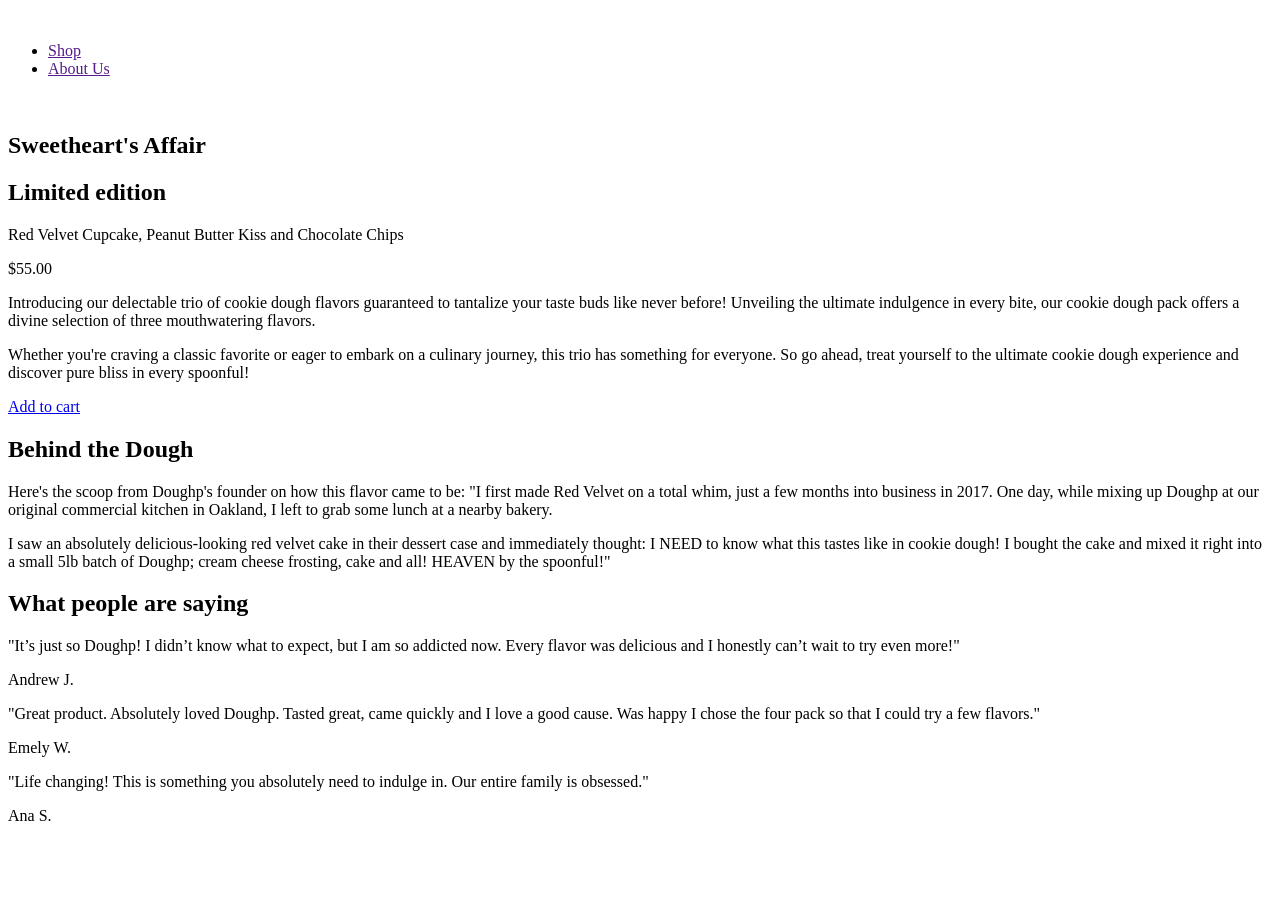
==== index.html @ 9df7614a "html" ====
<!DOCTYPE html>
<html lang="en">
<head>
    <meta charset="UTF-8">
    <meta name="viewport" content="width=device-width, initial-scale=1.0">
    <title>Document</title>
</head>

<body>

<header>
 <div>
    <img src="images/doughp-logo.webp" alt="">

    <nav>
     <ul>
      <li><a href="">Shop</a></li>
      <li><a href="">About Us</a></li>
     </ul>
    </nav>
 </div>
</header>


<main>
<div>
    <img src="images/product-shot-1.webp" alt="">
    <img src="images/product-shot-2.webp" alt="">
    <img src="images/product-shot-3.webp" alt="">
    <img src="images/product-shot-4.webp" alt="">
</div>

<section id="sweethearts-affair">
 <div>
  <div class="sweethearts-text">
    <h1>Sweetheart's Affair</h1>

    <h2>Limited edition</h2>

    <p>Red Velvet Cupcake, Peanut Butter Kiss and Chocolate Chips</p>
    <p>$55.00</p>
    <p>Introducing our delectable trio of cookie dough flavors guaranteed to tantalize your taste buds like never before! Unveiling the ultimate indulgence in every bite, our cookie dough pack offers a divine selection of three mouthwatering flavors.</p>
    <p>Whether you're craving a classic favorite or eager to embark on a culinary journey, this trio has something for everyone. So go ahead, treat yourself to the ultimate cookie dough experience and discover pure bliss in every spoonful!</p>
  </div> 

  <a class="btn" href="#" aria-label="Add item to cart">Add to cart</a>
 </div>
</section>


<section id="behind-the-dough">
 <div class="behind-text">
  <h1>Behind the Dough</h1>

  <p>Here's the scoop from Doughp's founder on how this flavor came to be: "I first made Red Velvet on a total whim, just a few months into business in 2017. One day, while mixing up Doughp at our original commercial kitchen in Oakland, I left to grab some lunch at a nearby bakery.</p>

  <p>I saw an absolutely delicious-looking red velvet cake in their dessert case and immediately thought: I NEED to know what this tastes like in cookie dough! I bought the cake and mixed it right into a small 5lb batch of Doughp; cream cheese frosting, cake and all! HEAVEN by the spoonful!"</p>
 </div>
</section>

<section>
 <div>
  <h1>What people are saying</h1>
  <p>"It’s just so Doughp! I didn’t know what to expect, but I am so addicted now. Every flavor was delicious and I honestly can’t wait to try even more!"</p>
  <p>Andrew J.</p>

  <p>"Great product. Absolutely loved Doughp. Tasted great, came quickly and I love a good cause. Was happy I chose the four pack so that I could try a few flavors."</p>
  <p>Emely W.</p>

  <p>"Life changing! This is something you absolutely need to indulge in. Our entire family is obsessed."</p>
  <p>Ana S.</p>
 </div>
</section>


</main>

</body>
</html>

<!-- Company logo: doughp-logo.webp

Shop
About Us


product-shot-1.webp
product-shot-2.webp
product-shot-3.webp
product-shot-4.webp


Sweetheart's Affair

Limited edition
Red Velvet Cupcake, Peanut Butter Kiss and Chocolate Chip

$55.00

Introducing our delectable trio of cookie dough flavors guaranteed to tantalize your taste buds like never before! Unveiling the ultimate indulgence in every bite, our cookie dough pack offers a divine selection of three mouthwatering flavors.

Whether you're craving a classic favorite or eager to embark on a culinary journey, this trio has something for everyone. So go ahead, treat yourself to the ultimate cookie dough experience and discover pure bliss in every spoonful!

Add to cart



Behind the Dough

Here's the scoop from Doughp's founder on how this flavor came to be: "I first made Red Velvet on a total whim, just a few months into business in 2017. One day, while mixing up Doughp at our original commercial kitchen in Oakland, I left to grab some lunch at a nearby bakery.

I saw an absolutely delicious-looking red velvet cake in their dessert case and immediately thought: I NEED to know what this tastes like in cookie dough! I bought the cake and mixed it right into a small 5lb batch of Doughp; cream cheese frosting, cake and all! HEAVEN by the spoonful!"



What people are saying

"It’s just so Doughp! I didn’t know what to expect, but I am so addicted now. Every flavor was delicious and I honestly can’t wait to try even more!"

Andrew J.


"Great product. Absolutely loved Doughp. Tasted great, came quickly and I love a good cause. Was happy I chose the four pack so that I could try a few flavors."

Emely W.


"Life changing! This is something you absolutely need to indulge in. Our entire family is obsessed."

Ana S.



Try it with...

ride-or-die.webp
Ride or Die
$17.00

brownie-beast.webp
Brownie Beast
$17.00

cookie-monsta.webp
Cookie Monsta
$17.00

smores.webp
Want S'more?
$17.00



Not the actual Doughp website. For educational purposes. -->
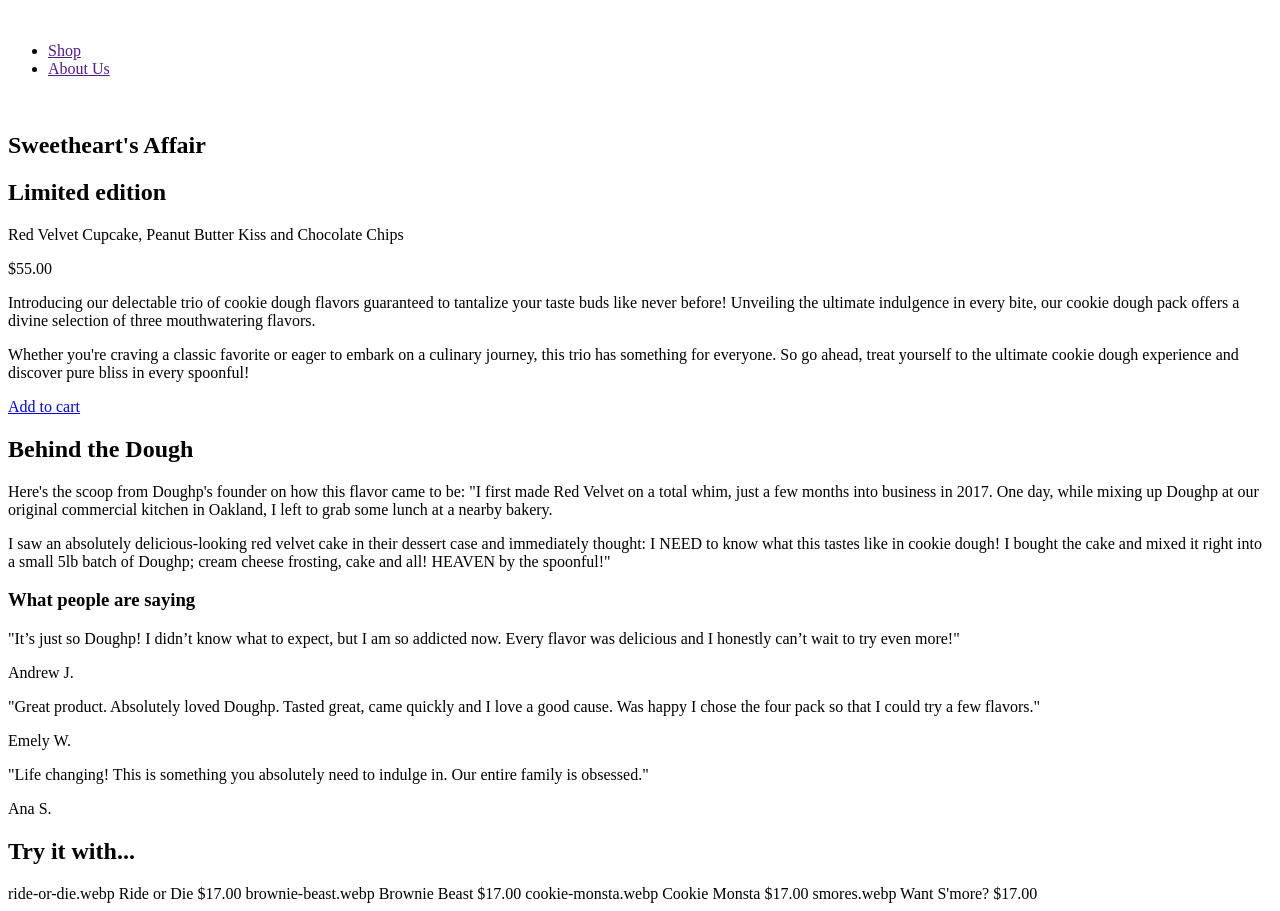
==== commit f8e1737a: "Update index.html" ====
--- a/index.html
+++ b/index.html
@@ -60,10 +60,12 @@
 
 <section>
  <div>
-  <h1>What people are saying</h1>
-  <p>"It’s just so Doughp! I didn’t know what to expect, but I am so addicted now. Every flavor was delicious and I honestly can’t wait to try even more!"</p>
-  <p>Andrew J.</p>
-
+    <article>
+        <h1>What people are saying</h1>
+        <p>"It’s just so Doughp! I didn’t know what to expect, but I am so addicted now. Every flavor was delicious and I honestly can’t wait to try even more!"</p>
+        <p>Andrew J.</p>
+    </article>
+    
   <p>"Great product. Absolutely loved Doughp. Tasted great, came quickly and I love a good cause. Was happy I chose the four pack so that I could try a few flavors."</p>
   <p>Emely W.</p>
 
@@ -72,6 +74,25 @@
  </div>
 </section>
 
+<section>
+<h1>Try it with...</h1>
+
+ride-or-die.webp
+Ride or Die
+$17.00
+
+brownie-beast.webp
+Brownie Beast
+$17.00
+
+cookie-monsta.webp
+Cookie Monsta
+$17.00
+
+smores.webp
+Want S'more?
+$17.00
+</section>
 
 </main>
 
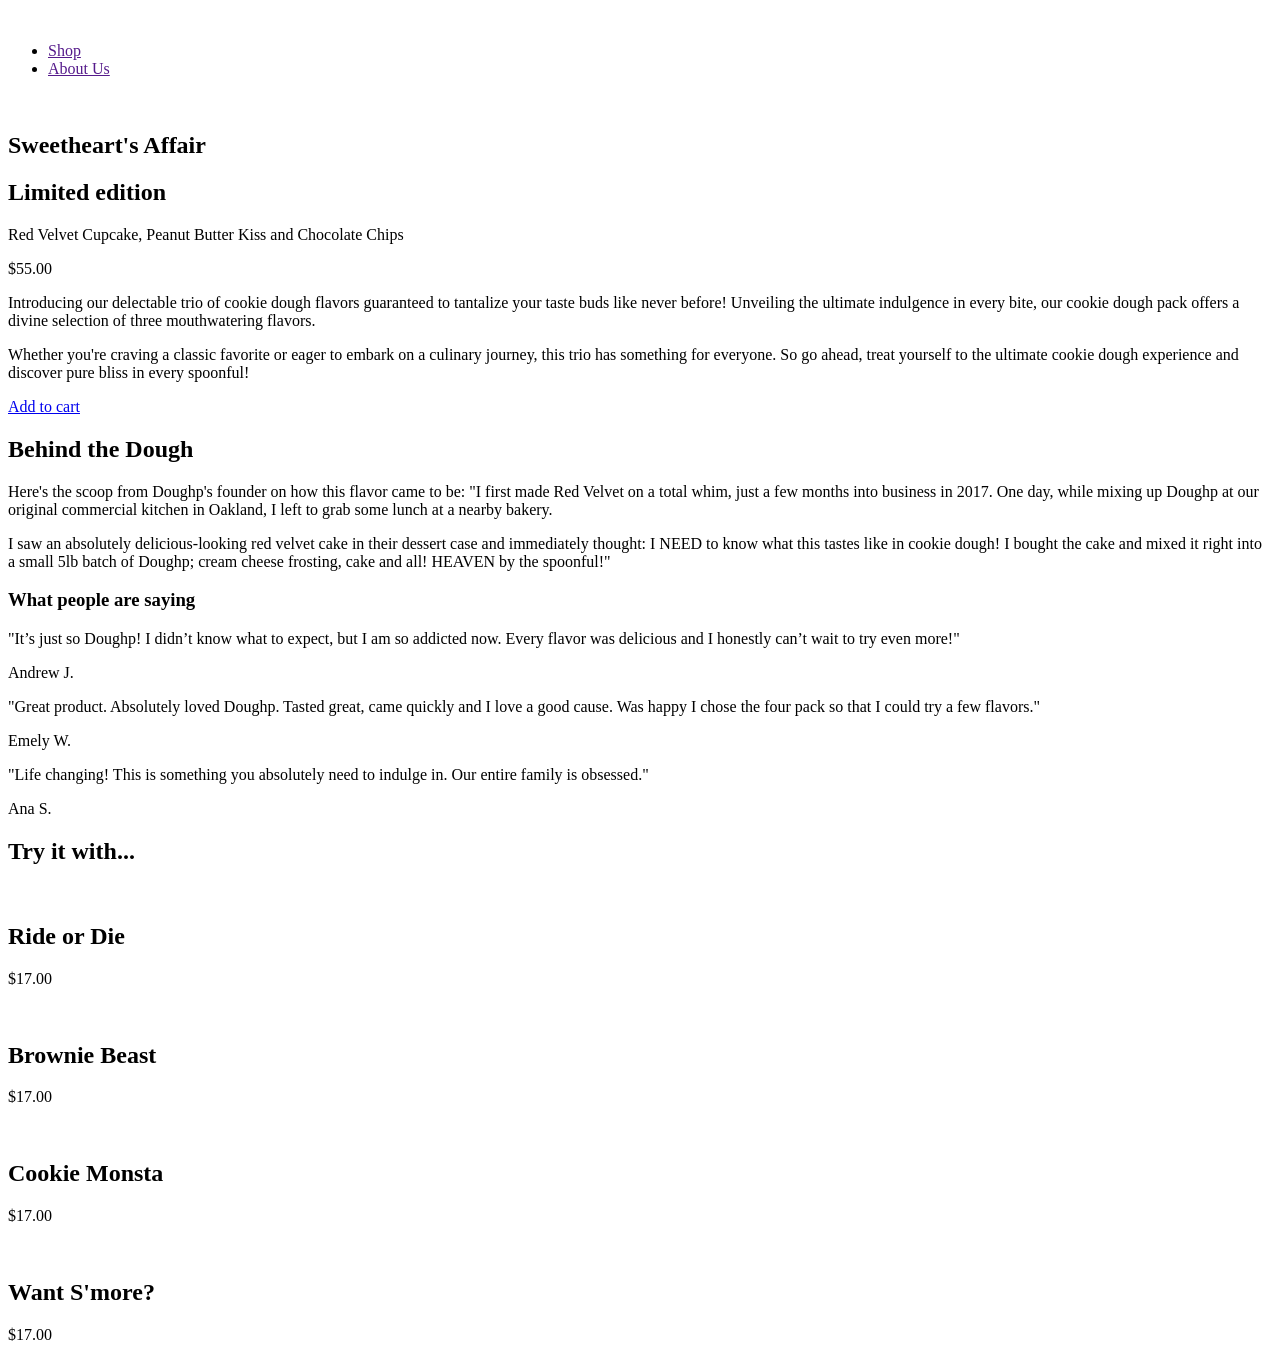
==== commit e28da446: "Update index.html" ====
--- a/index.html
+++ b/index.html
@@ -33,68 +33,76 @@
 <section id="sweethearts-affair">
  <div>
   <div class="sweethearts-text">
-    <h1>Sweetheart's Affair</h1>
+     <h1>Sweetheart's Affair</h1>
 
-    <h2>Limited edition</h2>
+     <h2>Limited edition</h2>
 
-    <p>Red Velvet Cupcake, Peanut Butter Kiss and Chocolate Chips</p>
-    <p>$55.00</p>
-    <p>Introducing our delectable trio of cookie dough flavors guaranteed to tantalize your taste buds like never before! Unveiling the ultimate indulgence in every bite, our cookie dough pack offers a divine selection of three mouthwatering flavors.</p>
-    <p>Whether you're craving a classic favorite or eager to embark on a culinary journey, this trio has something for everyone. So go ahead, treat yourself to the ultimate cookie dough experience and discover pure bliss in every spoonful!</p>
-  </div> 
+     <p>Red Velvet Cupcake, Peanut Butter Kiss and Chocolate Chips</p>
+     <p>$55.00</p>
+     <p>Introducing our delectable trio of cookie dough flavors guaranteed to tantalize your taste buds like never before! Unveiling the ultimate indulgence in every bite, our cookie dough pack offers a divine selection of three mouthwatering flavors.</p>
+     <p>Whether you're craving a classic favorite or eager to embark on a culinary journey, this trio has something for everyone. So go ahead, treat yourself to the ultimate cookie dough experience and discover pure bliss in every spoonful!</p>
+    </div> 
 
-  <a class="btn" href="#" aria-label="Add item to cart">Add to cart</a>
- </div>
-</section>
+    <a class="btn" href="#" aria-label="Add item to cart">Add to cart</a>
+  </div>
+ </section>
 
 
-<section id="behind-the-dough">
- <div class="behind-text">
-  <h1>Behind the Dough</h1>
+ <section id="behind-the-dough">
+  <div class="behind-text">
+   <h1>Behind the Dough</h1>
 
-  <p>Here's the scoop from Doughp's founder on how this flavor came to be: "I first made Red Velvet on a total whim, just a few months into business in 2017. One day, while mixing up Doughp at our original commercial kitchen in Oakland, I left to grab some lunch at a nearby bakery.</p>
+   <p>Here's the scoop from Doughp's founder on how this flavor came to be: "I first made Red Velvet on a total whim, just a few months into business in 2017. One day, while mixing up Doughp at our original commercial kitchen in Oakland, I left to grab some lunch at a nearby bakery.</p>
 
-  <p>I saw an absolutely delicious-looking red velvet cake in their dessert case and immediately thought: I NEED to know what this tastes like in cookie dough! I bought the cake and mixed it right into a small 5lb batch of Doughp; cream cheese frosting, cake and all! HEAVEN by the spoonful!"</p>
- </div>
-</section>
+   <p>I saw an absolutely delicious-looking red velvet cake in their dessert case and immediately thought: I NEED to know what this tastes like in cookie dough! I bought the cake and mixed it right into a small 5lb batch of Doughp; cream cheese frosting, cake and all! HEAVEN by the spoonful!"</p>
+  </div>
+ </section>
 
-<section>
- <div>
-    <article>
+ <section>
+   <div>
+     <article>
         <h1>What people are saying</h1>
         <p>"It’s just so Doughp! I didn’t know what to expect, but I am so addicted now. Every flavor was delicious and I honestly can’t wait to try even more!"</p>
         <p>Andrew J.</p>
-    </article>
-    
-  <p>"Great product. Absolutely loved Doughp. Tasted great, came quickly and I love a good cause. Was happy I chose the four pack so that I could try a few flavors."</p>
-  <p>Emely W.</p>
+     </article>
 
-  <p>"Life changing! This is something you absolutely need to indulge in. Our entire family is obsessed."</p>
-  <p>Ana S.</p>
- </div>
-</section>
+     <article>
+        <p>"Great product. Absolutely loved Doughp. Tasted great, came quickly and I love a good cause. Was happy I chose the four pack so that I could try a few flavors."</p>
+        <p>Emely W.</p>
+     </article>
 
-<section>
-<h1>Try it with...</h1>
+     <article>
+        <p>"Life changing! This is something you absolutely need to indulge in. Our entire family is obsessed."</p>
+        <p>Ana S.</p>
+     </article>
+   </div>
+ </section>
 
-ride-or-die.webp
-Ride or Die
-$17.00
+ <section>
+    <h1>Try it with...</h1>
 
-brownie-beast.webp
-Brownie Beast
-$17.00
+    <img src="images/ride-or-die.webp" alt="">
+    <h2>Ride or Die</h2>
+    <p>$17.00</p>
 
-cookie-monsta.webp
-Cookie Monsta
-$17.00
+    <img src="images/brownie-beast.webp" alt="">
+    <h2>Brownie Beast</h2>
+    <p>$17.00</p>
 
-smores.webp
-Want S'more?
-$17.00
-</section>
+    <img src="images/cookie-monsta.webp" alt="">
+    <h2>Cookie Monsta</h2>
+    <p>$17.00</p>
 
-</main>
+    <img src="images/smores.webp" alt="">
+    <h2>Want S'more?</h2>
+    <p>$17.00</p>
+ </section>
+
+ </main>
+
+ <footer>
+
+ </footer>
 
 </body>
 </html>
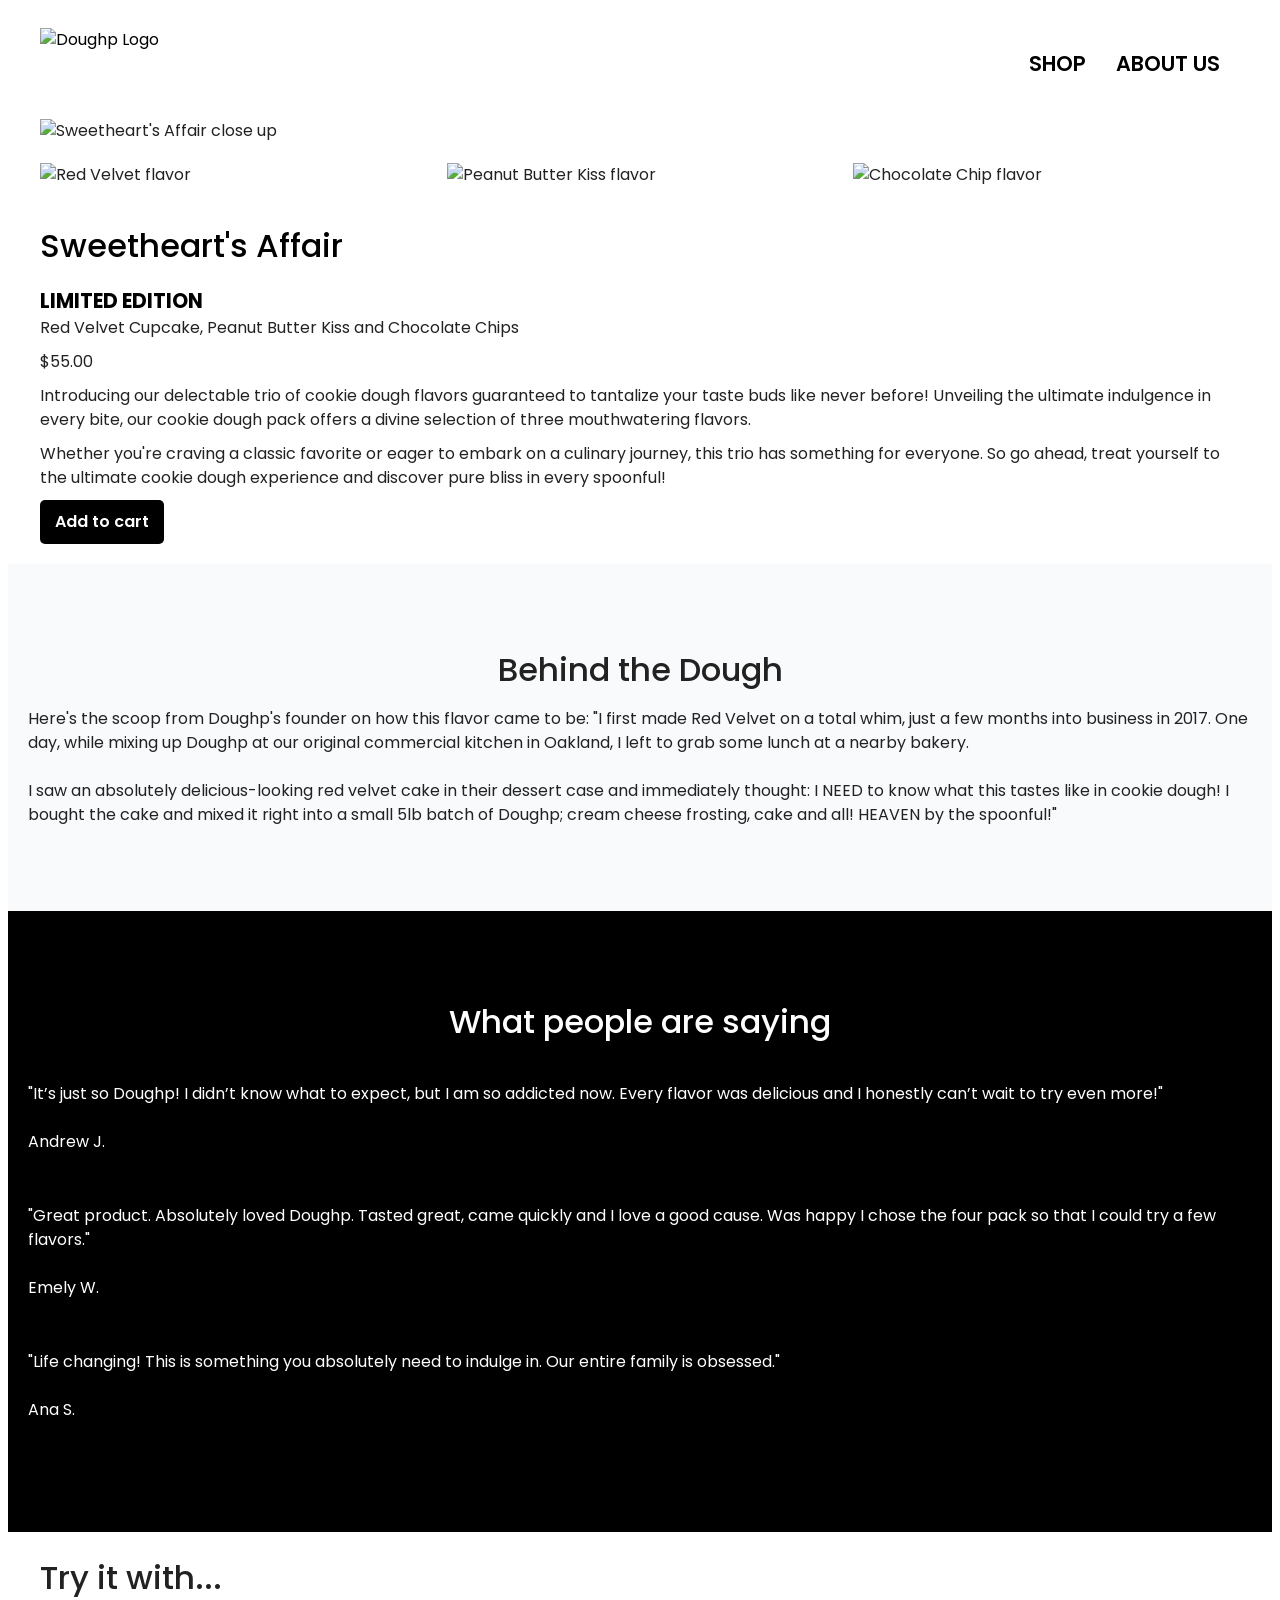
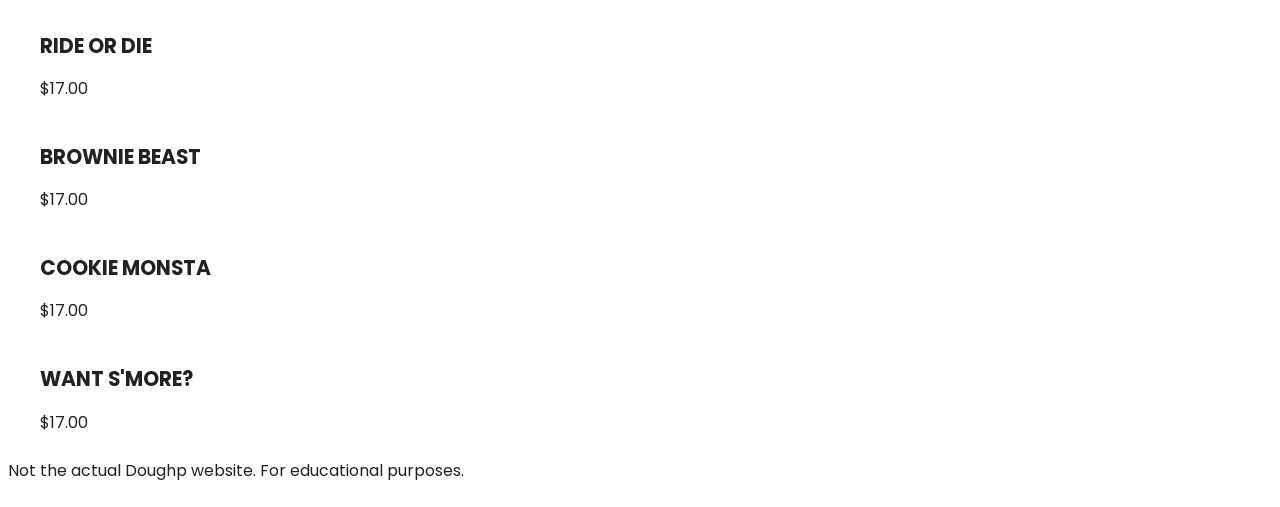
==== commit ce74e7ce: "css" ====
--- a/index.html
+++ b/index.html
@@ -4,16 +4,19 @@
     <meta charset="UTF-8">
     <meta name="viewport" content="width=device-width, initial-scale=1.0">
     <title>Document</title>
+    <link rel="preconnect" href="https://fonts.googleapis.com">
+<link rel="preconnect" href="https://fonts.gstatic.com" crossorigin>
+<link href="https://fonts.googleapis.com/css2?family=Poppins:ital,wght@0,100;0,200;0,300;0,400;0,500;0,600;0,700;0,800;0,900;1,100;1,200;1,300;1,400;1,500;1,600;1,700;1,800;1,900&display=swap" rel="stylesheet">
+<link rel="stylesheet" href="css/style.css">
 </head>
 
 <body>
 
 <header>
- <div>
-    <img src="images/doughp-logo.webp" alt="">
-
+ <div class="wrapper"> 
+    <img src="images/doughp-logo.webp" alt="Doughp Logo" class="logo">
     <nav>
-     <ul>
+     <ul class="nav-links">
       <li><a href="">Shop</a></li>
       <li><a href="">About Us</a></li>
      </ul>
@@ -21,44 +24,44 @@
  </div>
 </header>
 
-
 <main>
-<div>
-    <img src="images/product-shot-1.webp" alt="">
-    <img src="images/product-shot-2.webp" alt="">
-    <img src="images/product-shot-3.webp" alt="">
-    <img src="images/product-shot-4.webp" alt="">
+<div class="product-gallery">
+    <img src="images/product-shot-1.webp" alt="Sweetheart's Affair close up">
+    <img src="images/product-shot-2.webp" alt="Red Velvet flavor">
+    <img src="images/product-shot-3.webp" alt="Peanut Butter Kiss flavor">
+    <img src="images/product-shot-4.webp" alt="Chocolate Chip flavor">
 </div>
 
-<section id="sweethearts-affair">
- <div>
+<section id="sweethearts">
+ <div class="wrapper">
   <div class="sweethearts-text">
-     <h1>Sweetheart's Affair</h1>
+      <h1>Sweetheart's Affair</h1>
 
-     <h2>Limited edition</h2>
+      <h2>Limited edition</h2>
 
-     <p>Red Velvet Cupcake, Peanut Butter Kiss and Chocolate Chips</p>
-     <p>$55.00</p>
-     <p>Introducing our delectable trio of cookie dough flavors guaranteed to tantalize your taste buds like never before! Unveiling the ultimate indulgence in every bite, our cookie dough pack offers a divine selection of three mouthwatering flavors.</p>
-     <p>Whether you're craving a classic favorite or eager to embark on a culinary journey, this trio has something for everyone. So go ahead, treat yourself to the ultimate cookie dough experience and discover pure bliss in every spoonful!</p>
+      <p>Red Velvet Cupcake, Peanut Butter Kiss and Chocolate Chips</p>
+      <p>$55.00</p>
+      
+      <p>Introducing our delectable trio of cookie dough flavors guaranteed to tantalize your taste buds like never before! Unveiling the ultimate indulgence in every bite, our cookie dough pack offers a divine selection of three mouthwatering flavors.</p>
+      <p>Whether you're craving a classic favorite or eager to embark on a culinary journey, this trio has something for everyone. So go ahead, treat yourself to the ultimate cookie dough experience and discover pure bliss in every spoonful!</p>
     </div> 
 
-    <a class="btn" href="#" aria-label="Add item to cart">Add to cart</a>
+      <a class="btn" href="#" aria-label="Add item to cart">Add to cart</a>
   </div>
  </section>
 
 
  <section id="behind-the-dough">
   <div class="behind-text">
-   <h1>Behind the Dough</h1>
+    <h1>Behind the Dough</h1>
 
-   <p>Here's the scoop from Doughp's founder on how this flavor came to be: "I first made Red Velvet on a total whim, just a few months into business in 2017. One day, while mixing up Doughp at our original commercial kitchen in Oakland, I left to grab some lunch at a nearby bakery.</p>
+    <p>Here's the scoop from Doughp's founder on how this flavor came to be: "I first made Red Velvet on a total whim, just a few months into business in 2017. One day, while mixing up Doughp at our original commercial kitchen in Oakland, I left to grab some lunch at a nearby bakery.</p>
 
-   <p>I saw an absolutely delicious-looking red velvet cake in their dessert case and immediately thought: I NEED to know what this tastes like in cookie dough! I bought the cake and mixed it right into a small 5lb batch of Doughp; cream cheese frosting, cake and all! HEAVEN by the spoonful!"</p>
+    <p>I saw an absolutely delicious-looking red velvet cake in their dessert case and immediately thought: I NEED to know what this tastes like in cookie dough! I bought the cake and mixed it right into a small 5lb batch of Doughp; cream cheese frosting, cake and all! HEAVEN by the spoonful!"</p>
   </div>
  </section>
 
- <section>
+ <section id="reviews">
    <div>
      <article>
         <h1>What people are saying</h1>
@@ -78,30 +81,33 @@
    </div>
  </section>
 
- <section>
+ <section id="upsell" class="wrapper">
     <h1>Try it with...</h1>
+   <div>
+   <div>
+     <img src="images/ride-or-die.webp" alt="">
+     <h2>Ride or Die</h2>
+     <p>$17.00</p>
 
-    <img src="images/ride-or-die.webp" alt="">
-    <h2>Ride or Die</h2>
-    <p>$17.00</p>
+     <img src="images/brownie-beast.webp" alt="">
+     <h2>Brownie Beast</h2>
+     <p>$17.00</p>
 
-    <img src="images/brownie-beast.webp" alt="">
-    <h2>Brownie Beast</h2>
-    <p>$17.00</p>
+     <img src="images/cookie-monsta.webp" alt="">
+     <h2>Cookie Monsta</h2>
+     <p>$17.00</p>
 
-    <img src="images/cookie-monsta.webp" alt="">
-    <h2>Cookie Monsta</h2>
-    <p>$17.00</p>
-
-    <img src="images/smores.webp" alt="">
-    <h2>Want S'more?</h2>
-    <p>$17.00</p>
+     <img src="images/smores.webp" alt="">
+     <h2>Want S'more?</h2>
+     <p>$17.00</p>
+   </div>
+   </div>
  </section>
 
  </main>
 
  <footer>
-
+    <p>Not the actual Doughp website. For educational purposes. </p>
  </footer>
 
 </body>
--- a/css/style.css
+++ b/css/style.css
@@ -0,0 +1,200 @@
+img {
+    width: 100%;
+    display: block;
+}
+/* Apply Poppins to the whole site */
+body {
+    font-family: 'Poppins', sans-serif;
+    color: #222;
+    line-height: 1.5;
+}
+
+/* Specific Heading Sizes from Assignment Brief */
+h1 {
+    font-weight: 500; 
+    font-size: 2.027rem;
+    line-height: 1.2;
+    margin-bottom: 0.5em;
+}
+
+h2 {
+    font-size: 1.266rem;
+    margin-bottom: 0.5em;
+    text-transform: uppercase;
+    font-weight: 700;
+}
+
+h3 {
+    font-size: 1.266rem;
+    font-weight: 600;
+    margin-bottom: 0.5em;
+}
+
+p {
+    font-size: 1rem;
+    margin-bottom: 1.5em;
+}
+
+
+.wrapper {
+    background-color: #fff;
+    max-width: 1200px;
+    margin-inline: auto;
+
+}
+
+header {
+
+    padding: 20px;
+    padding-bottom: 0;
+}
+
+header .wrapper {
+    
+    color: #000;
+    width: 100%;
+    display: flex;
+    flex-direction: row;
+    gap: 10px;
+    /* padding-block: 10px; */
+    justify-content: space-between;
+}
+
+/* Nav Links */
+.nav-links {
+    background-color: #fff;
+    list-style: none;
+    display: flex;
+    gap: 30px;
+    margin: 0; 
+    padding: 20px;
+    font-size: 1.3rem;
+    text-transform: uppercase;
+    
+}
+
+.nav-links a {
+    background-color: #fff;
+    text-decoration: none;
+    color: #000;
+    font-weight: 600;
+    display: flex;
+}
+
+.logo {
+    max-width: 200px;
+    height: auto;
+    margin: 0;
+    padding: 0;
+}
+
+
+/* Product Gallery */
+.product-gallery {
+    display: grid;
+    grid-template-columns: repeat(3, 1fr);
+    gap: 20px;
+    max-width: 1200px;
+    margin-inline: auto;
+    padding: 20px;
+}
+
+.product-gallery img:nth-child(1) {
+    grid-column: 1 / span 3;
+    height: 100%;
+    width: 100%;
+    object-fit: cover; 
+}
+  
+.product-gallery img:not(:first-child) {
+    height: 100%;
+    object-fit: cover;
+    width: 100%;
+}
+
+/* --- Sweetheart's Affair Section --- */
+#sweethearts {
+    padding: 20px;
+}
+
+#sweethearts h1 {
+    color: #000;
+    margin: auto;
+    padding-bottom: 20px;
+}
+
+#sweethearts h2 {
+    color: #000;
+    text-transform: uppercase; 
+    margin: auto;
+    padding: 0;
+}
+
+/* Product Details & Price */
+#sweethearts p {
+    color: #222; 
+    margin: auto;
+    padding-bottom: 10px;
+}
+
+
+/* --- The Button --- */
+.btn {
+    display: inline-block;
+    background-color: #000; /* Requirement: #000 */
+    color: #fff;            /* Requirement: #fff */
+    padding: 10px 15px;
+    text-decoration: none;
+    font-weight: 600;
+
+    border-radius: 5px;
+    transition: background-color 0.3s ease;
+}
+
+.btn:hover {
+    background-color: #222; /* Requirement: #222 */
+}
+
+
+#behind-the-dough h1{
+text-align: center;
+}
+
+#behind-the-dough {
+    background-color: #f8fafc; /* Requirement: #f8fafc */
+    padding-block: 60px;
+    margin: auto;
+    width: 100%;
+    
+}
+
+#behind-the-dough .behind-text {
+    /* max-width: 800px; */
+    margin: auto;
+    padding-inline: 20px;
+}
+
+
+#reviews {
+    background-color: #000; 
+    color: #fff;
+    padding-block: 60px;
+    
+}
+
+#reviews h1 {
+    color: #fff;
+    margin-bottom: 40px;
+    text-align: center;
+}
+
+#reviews article {
+    margin-bottom: 50px;
+    padding-inline: 20px;
+}
+
+
+
+
+
+
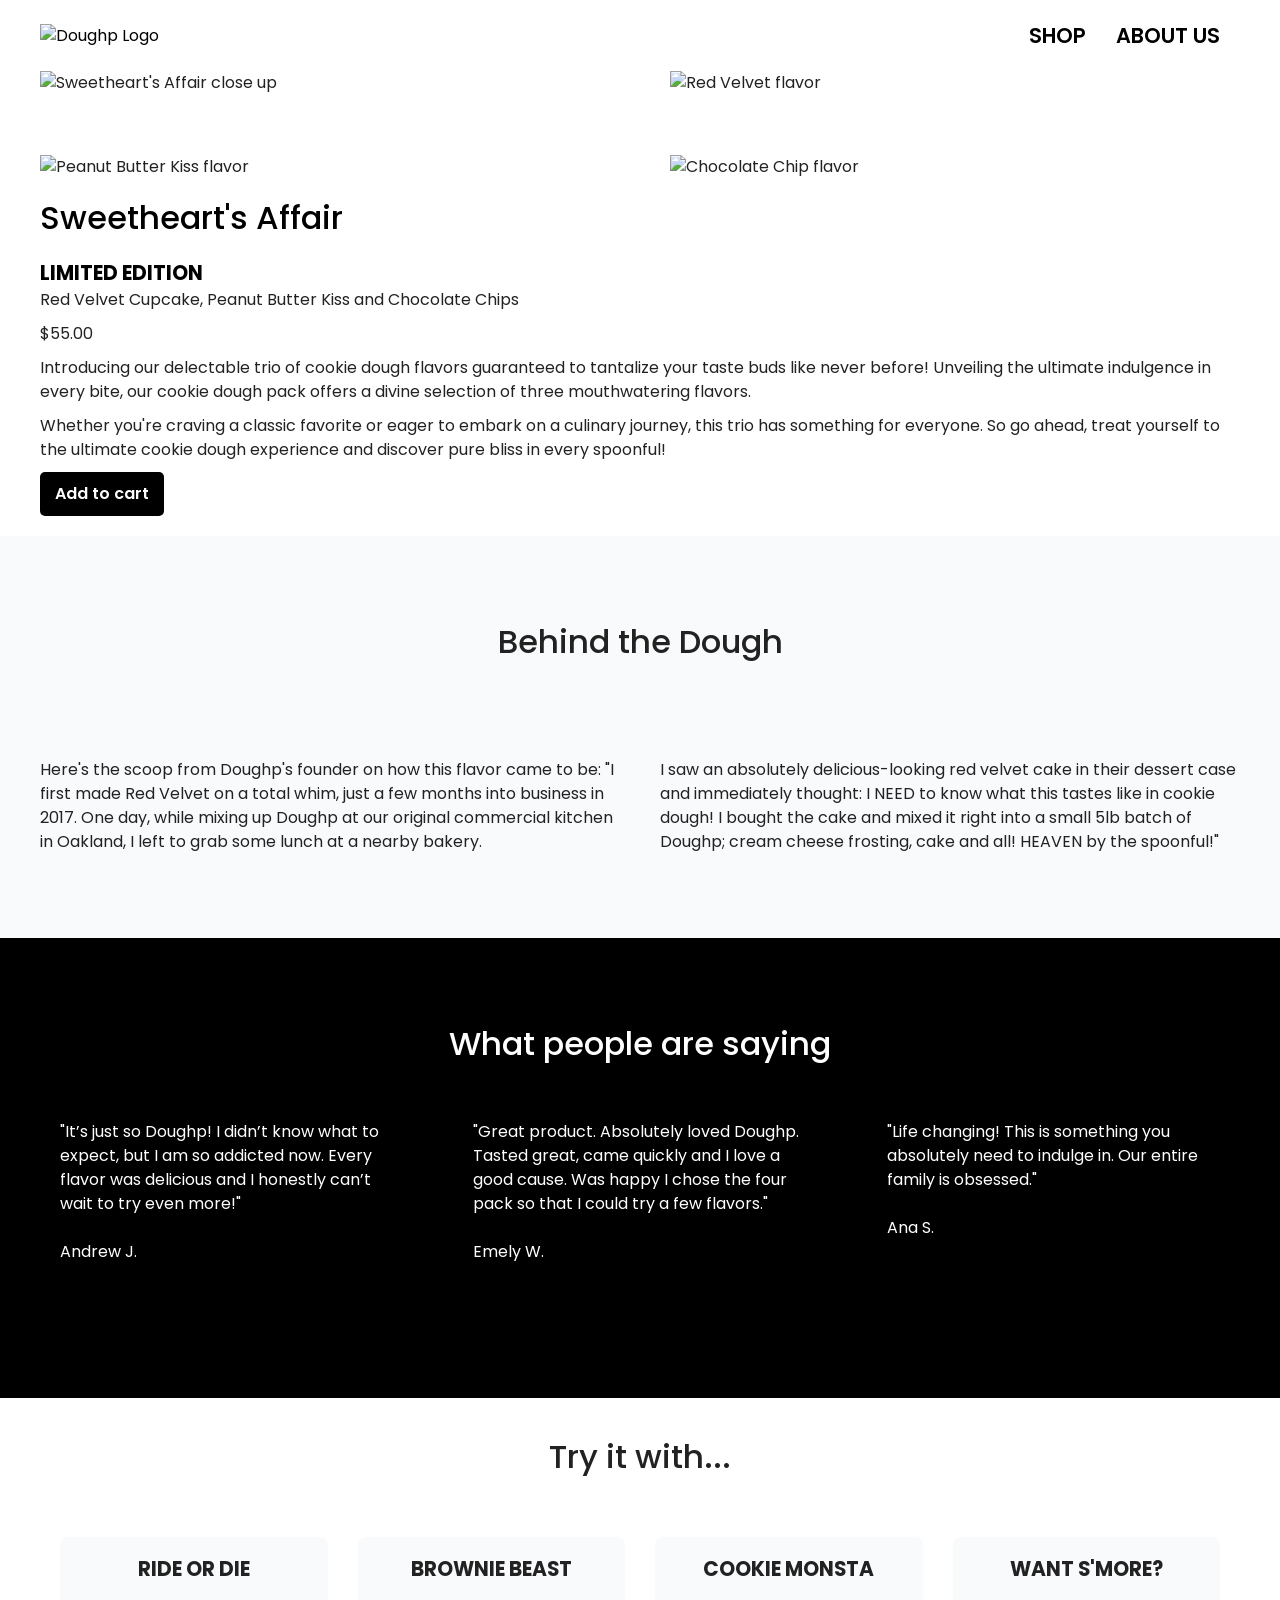
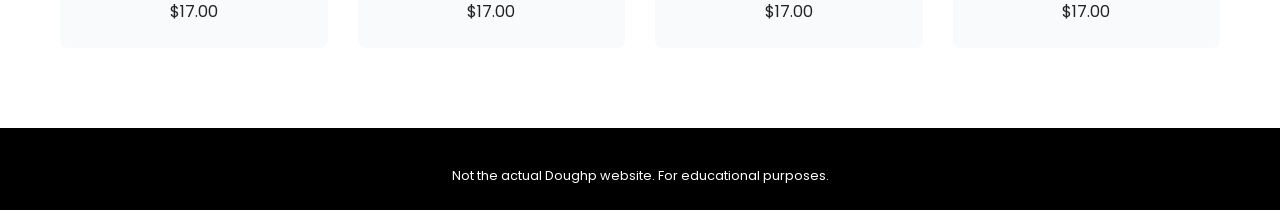
==== commit e3200152: "css" ====
--- a/index.html
+++ b/index.html
@@ -41,7 +41,7 @@
 
       <p>Red Velvet Cupcake, Peanut Butter Kiss and Chocolate Chips</p>
       <p>$55.00</p>
-      
+
       <p>Introducing our delectable trio of cookie dough flavors guaranteed to tantalize your taste buds like never before! Unveiling the ultimate indulgence in every bite, our cookie dough pack offers a divine selection of three mouthwatering flavors.</p>
       <p>Whether you're craving a classic favorite or eager to embark on a culinary journey, this trio has something for everyone. So go ahead, treat yourself to the ultimate cookie dough experience and discover pure bliss in every spoonful!</p>
     </div> 
@@ -62,9 +62,11 @@
  </section>
 
  <section id="reviews">
-   <div>
+   <div class="wrapper">
+    <h1>What people are saying</h1>
+
+    <div class="review-grid">
      <article>
-        <h1>What people are saying</h1>
         <p>"It’s just so Doughp! I didn’t know what to expect, but I am so addicted now. Every flavor was delicious and I honestly can’t wait to try even more!"</p>
         <p>Andrew J.</p>
      </article>
@@ -79,30 +81,40 @@
         <p>Ana S.</p>
      </article>
    </div>
+   </div>
  </section>
 
  <section id="upsell" class="wrapper">
     <h1>Try it with...</h1>
-   <div>
-   <div>
+
+   <div class="upsell-grid">
+   <article>
      <img src="images/ride-or-die.webp" alt="">
      <h2>Ride or Die</h2>
      <p>$17.00</p>
-
+    </article>
+
+    <article>
      <img src="images/brownie-beast.webp" alt="">
      <h2>Brownie Beast</h2>
      <p>$17.00</p>
-
+   </article>
+
+   <article>
      <img src="images/cookie-monsta.webp" alt="">
      <h2>Cookie Monsta</h2>
      <p>$17.00</p>
-
+   </article>
+
+   <article>
      <img src="images/smores.webp" alt="">
      <h2>Want S'more?</h2>
      <p>$17.00</p>
+   </article>
    </div>
-   </div>
- </section>
+</div>
+
+</section>
 
  </main>
 
--- a/css/style.css
+++ b/css/style.css
@@ -2,11 +2,13 @@
     width: 100%;
     display: block;
 }
-/* Apply Poppins to the whole site */
+
 body {
     font-family: 'Poppins', sans-serif;
     color: #222;
     line-height: 1.5;
+    margin: 0;
+    padding: 0;
 }
 
 /* Specific Heading Sizes from Assignment Brief */
@@ -35,29 +37,27 @@
     margin-bottom: 1.5em;
 }
 
-
 .wrapper {
-    background-color: #fff;
     max-width: 1200px;
     margin-inline: auto;
-
+    padding-inline: 20px;
 }
 
 header {
-
-    padding: 20px;
-    padding-bottom: 0;
+  background-color: #fff;
+
 }
 
 header .wrapper {
-    
+   
     color: #000;
     width: 100%;
     display: flex;
     flex-direction: row;
-    gap: 10px;
-    /* padding-block: 10px; */
+    /* gap: 10px;
+    padding-block: 10px; */
     justify-content: space-between;
+    align-items: center;
 }
 
 /* Nav Links */
@@ -70,7 +70,7 @@
     padding: 20px;
     font-size: 1.3rem;
     text-transform: uppercase;
-    
+   
 }
 
 .nav-links a {
@@ -79,14 +79,16 @@
     color: #000;
     font-weight: 600;
     display: flex;
+   
 }
 
 .logo {
-    max-width: 200px;
+    max-width: 300px;
     height: auto;
     margin: 0;
     padding: 0;
 }
+
 
 
 /* Product Gallery */
@@ -111,6 +113,45 @@
     object-fit: cover;
     width: 100%;
 }
+
+@media (min-width: 768px){
+.product-gallery {
+    display: grid;
+    grid-template-columns: 1fr 1fr;
+   
+}
+
+.product-gallery img:nth-child(1) {
+    grid-column: auto;
+}
+}
+
+@media (min-width: 960px) {
+.product-gallery {
+    display: grid;
+    flex-direction: row;
+    align-items: start;
+    gap: 60px;
+}
+.product-gallery {
+        flex: 1; /* Takes up half the space */
+        display: grid;
+        grid-template-columns: 1fr 1fr;
+        padding: 0;
+    }
+
+    #sweethearts {
+        flex: 1; /* Takes up the other half */
+        padding: 0;
+        text-align: left; /* Ensure text aligns left like the mockup */
+    }
+
+    #sweethearts h1 {
+        margin-top: 0; /* Keeps heading level with the top of the images */
+    }
+}
+    
+
 
 /* --- Sweetheart's Affair Section --- */
 #sweethearts {
@@ -155,32 +196,51 @@
     background-color: #222; /* Requirement: #222 */
 }
 
-
-#behind-the-dough h1{
+#behind-the-dough {
+   background-color: #f8fafc; /* Requirement: #f8fafc */
+    padding-block: 60px;
+}
+#behind-the-dough h1 {
 text-align: center;
 }
 
-#behind-the-dough {
-    background-color: #f8fafc; /* Requirement: #f8fafc */
-    padding-block: 60px;
-    margin: auto;
-    width: 100%;
+#behind-the-dough .wrapper{
+    margin: auto;
+    width: 100%; 
+}
+
+#behind-the-dough .behind-text {
+    max-width: 1200px;
+    margin: auto;
+    padding-inline: 20px;
+}
+
+@media (min-width: 768px) {
+    #behind-the-dough .behind-text {
+        display: grid;
+        grid-template-columns: 1fr 1fr; /* Two equal columns */
+        gap: 40px;
+        align-items: start;
+    }
     
-}
-
-#behind-the-dough .behind-text {
-    /* max-width: 800px; */
-    margin: auto;
-    padding-inline: 20px;
-}
-
-
+    #behind-the-dough h1 {
+        grid-column: 1 / span 2; /* Title stays centered on top */
+        margin-bottom: 40px;
+    }
+}
+
+/* What are People saying */
 #reviews {
     background-color: #000; 
     color: #fff;
-    padding-block: 60px;
-    
-}
+    padding-block: 60px; 
+}
+
+#reviews > div {
+    max-width: 1200px;
+    margin-inline: auto;
+}
+
 
 #reviews h1 {
     color: #fff;
@@ -193,8 +253,91 @@
     padding-inline: 20px;
 }
 
-
-
-
-
-
+.review-grid {
+    display: grid;
+    grid-template-columns: 1fr;
+    gap: 10px;
+}
+
+@media (min-width: 768px) {
+    #reviews .review-grid {
+        display: grid;
+        grid-template-columns: 1fr 1fr 1fr; /* Two equal columns */
+        gap: 40px;
+        align-items: start;
+    }
+    
+    #behind-the-dough h1 {
+        grid-column: 1 / span 2; /* Title stays centered on top */
+        margin-bottom: 40px;
+    }
+}
+
+
+
+/* --- Upsell Section --- */
+
+#upsell h1 {
+    margin: 40px;
+    text-align: center;
+}
+
+
+#upsell  {
+    padding-inline: 20px;
+    text-align: center;
+   
+}
+
+#upsell p {
+    padding-inline: 20px;
+    text-align: center;
+}
+
+.upsell-grid {
+    display: grid;
+    grid-template-columns: 1fr 1fr;
+    gap: 30px;
+    padding: 20px;
+}
+
+.upsell-grid article {
+    background-color: #f8fafc; 
+    border-radius: 8px;
+
+}
+
+.upsell-grid img {
+    margin-bottom: 15px;
+    border-radius: 4px;
+}
+
+@media (min-width: 768px){
+.upsell-grid {
+    display: grid;
+    grid-template-columns: 1fr 1fr 1fr 1fr;
+}
+
+}
+
+footer {
+    background-color: #000; 
+    color: #fff;            
+    text-align: center;
+    padding-block: 25px;    
+    margin-top: 60px;       
+}
+
+footer p {
+    font-size: 0.8rem;      
+    margin-bottom: 0;       
+}
+
+
+
+
+
+
+
+
+
